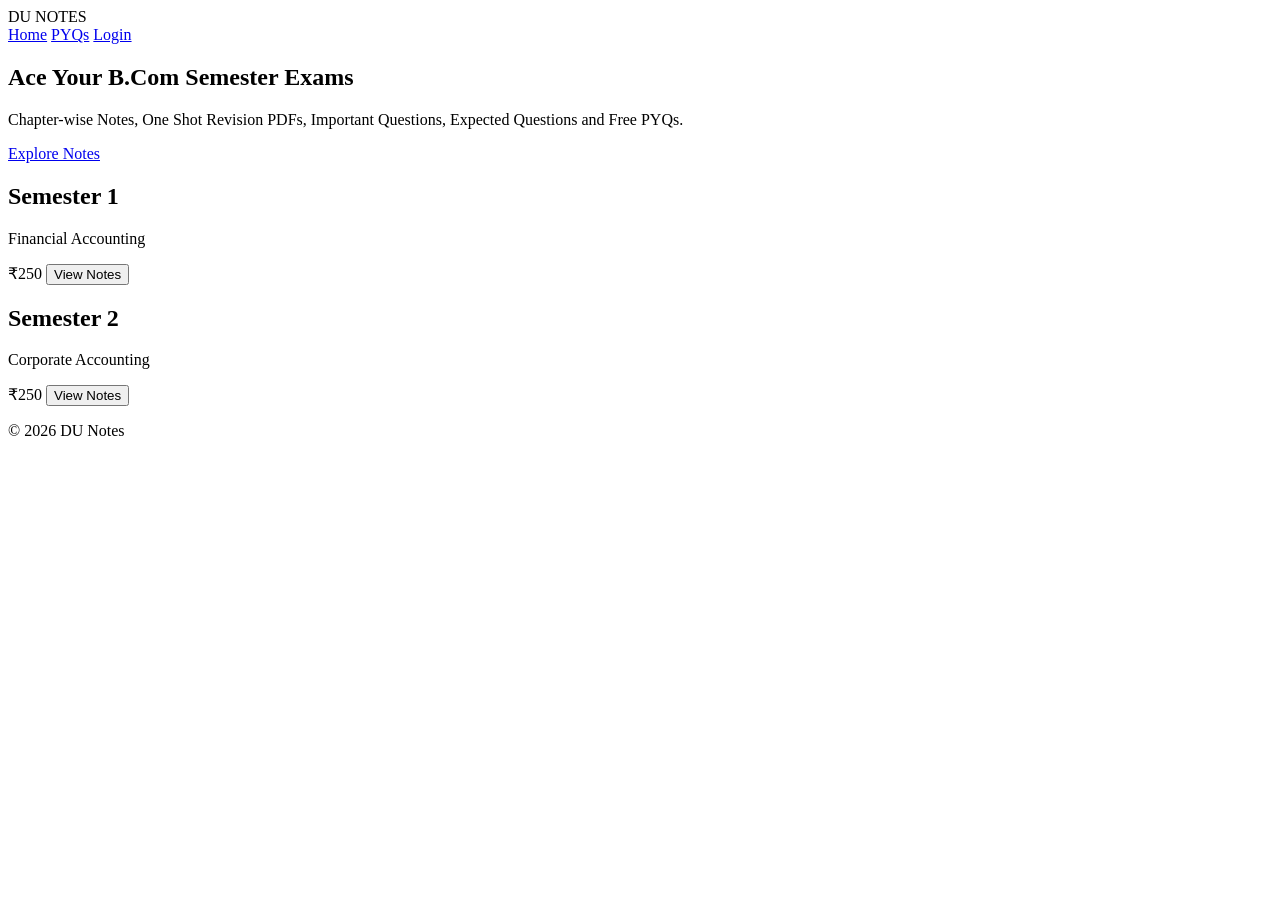
==== index.html @ 89482cf3 "Create index.html" ====
<!DOCTYPE html>
<html lang="en">
<head>
<meta charset="UTF-8">
<meta name="viewport" content="width=device-width, initial-scale=1.0">

<title>DU Notes</title>

<link rel="stylesheet" href="style.css">
</head>

<body>

<nav class="navbar">

<div class="logo">
DU NOTES
</div>

<div class="nav-links">
<a href="#">Home</a>
<a href="#">PYQs</a>
<a href="#">Login</a>
</div>

</nav>

<section class="hero">

<h1>
Ace Your B.Com Semester Exams
</h1>

<p>
Chapter-wise Notes,
One Shot Revision PDFs,
Important Questions,
Expected Questions and Free PYQs.
</p>

<a class="btn" href="#">
Explore Notes
</a>

</section>

<section class="semesters">

<div class="card">

<h2>Semester 1</h2>

<p>
Financial Accounting
</p>

<span>
₹250
</span>

<button>
View Notes
</button>

</div>

<div class="card">

<h2>Semester 2</h2>

<p>
Corporate Accounting
</p>

<span>
₹250
</span>

<button>
View Notes
</button>

</div>

</section>

<footer>

<p>
© 2026 DU Notes
</p>

</footer>

<script src="script.js"></script>

</body>
</html>
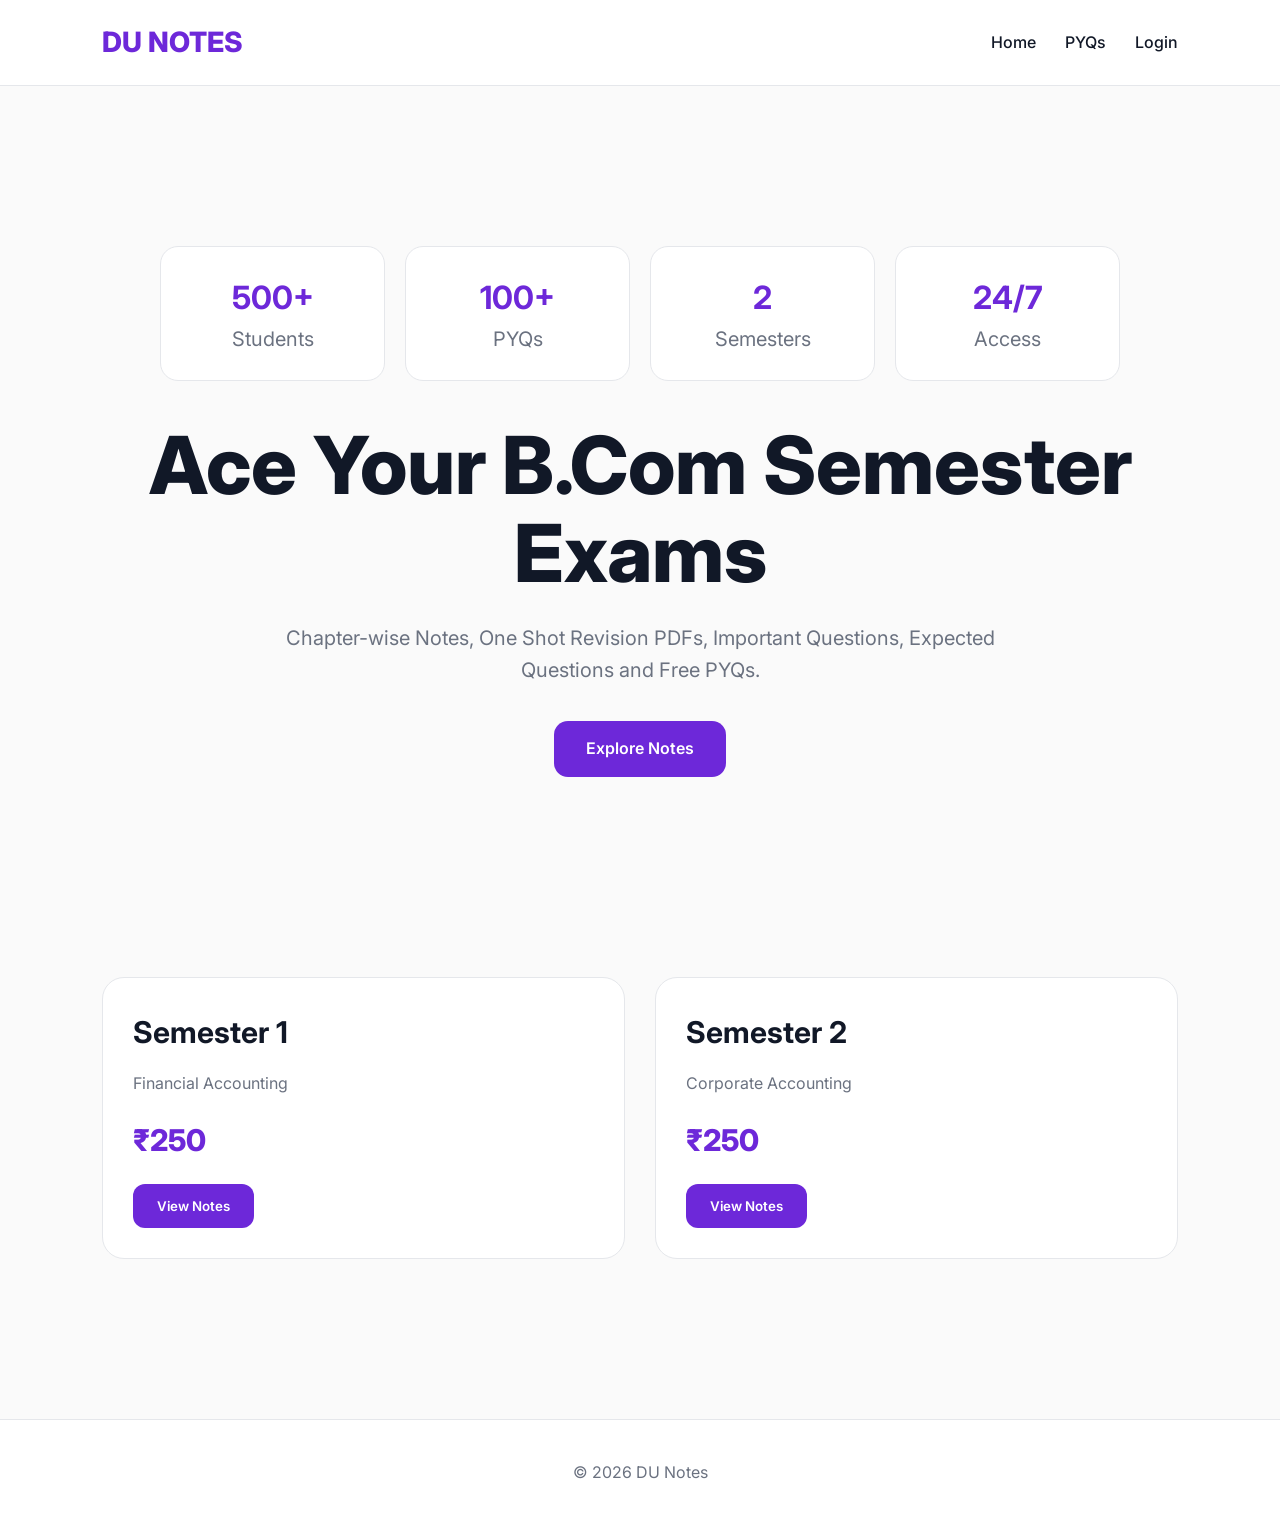
==== commit 7f13a4f3: "Update index.html" ====
--- a/index.html
+++ b/index.html
@@ -26,6 +26,30 @@
 </nav>
 
 <section class="hero">
+
+<section class="stats">
+
+<div class="stat">
+<h2>500+</h2>
+<p>Students</p>
+</div>
+
+<div class="stat">
+<h2>100+</h2>
+<p>PYQs</p>
+</div>
+
+<div class="stat">
+<h2>2</h2>
+<p>Semesters</p>
+</div>
+
+<div class="stat">
+<h2>24/7</h2>
+<p>Access</p>
+</div>
+
+</section>
 
 <h1>
 Ace Your B.Com Semester Exams
--- a/style.css
+++ b/style.css
@@ -0,0 +1,211 @@
+@import url('https://fonts.googleapis.com/css2?family=Inter:wght@300;400;500;600;700;800;900&display=swap');
+
+*{
+margin:0;
+padding:0;
+box-sizing:border-box;
+font-family:'Inter',sans-serif;
+}
+
+body{
+background:#fafafa;
+color:#111827;
+line-height:1.6;
+}
+
+.navbar{
+display:flex;
+justify-content:space-between;
+align-items:center;
+padding:20px 8%;
+background:white;
+border-bottom:1px solid #e5e7eb;
+position:sticky;
+top:0;
+z-index:100;
+}
+
+.logo{
+font-size:28px;
+font-weight:800;
+color:#6D28D9;
+}
+
+.nav-links a{
+text-decoration:none;
+margin-left:25px;
+font-weight:500;
+color:#111827;
+transition:.3s;
+}
+
+.nav-links a:hover{
+color:#6D28D9;
+}
+
+.hero{
+padding:120px 20px;
+text-align:center;
+max-width:1100px;
+margin:auto;
+}
+
+.hero h1{
+font-size:clamp(3rem,8vw,5rem);
+font-weight:800;
+line-height:1.1;
+margin-bottom:25px;
+}
+
+.hero p{
+font-size:20px;
+max-width:750px;
+margin:auto;
+color:#6b7280;
+}
+
+.btn{
+display:inline-block;
+margin-top:35px;
+padding:15px 32px;
+background:#6D28D9;
+color:white;
+text-decoration:none;
+border-radius:14px;
+font-weight:600;
+transition:.3s;
+}
+
+.btn:hover{
+transform:translateY(-3px);
+}
+
+.stats{
+display:grid;
+grid-template-columns:repeat(4,1fr);
+gap:20px;
+max-width:1000px;
+margin:auto;
+padding:40px 20px;
+}
+
+.stat{
+background:white;
+padding:25px;
+border-radius:18px;
+text-align:center;
+border:1px solid #e5e7eb;
+}
+
+.stat h2{
+font-size:32px;
+color:#6D28D9;
+}
+
+.stat p{
+color:#6b7280;
+}
+
+.semesters{
+display:grid;
+grid-template-columns:repeat(auto-fit,minmax(320px,1fr));
+gap:30px;
+padding:80px 8%;
+}
+
+.card{
+background:white;
+border:1px solid #e5e7eb;
+border-radius:22px;
+padding:30px;
+transition:.3s;
+}
+
+.card:hover{
+transform:translateY(-6px);
+box-shadow:0 20px 40px rgba(0,0,0,.06);
+}
+
+.card h2{
+font-size:30px;
+margin-bottom:15px;
+}
+
+.card p{
+margin-bottom:10px;
+color:#6b7280;
+}
+
+.card span{
+display:block;
+margin-top:20px;
+font-size:30px;
+font-weight:800;
+color:#6D28D9;
+}
+
+.card button{
+margin-top:20px;
+padding:14px 24px;
+border:none;
+background:#6D28D9;
+color:white;
+border-radius:12px;
+font-weight:600;
+cursor:pointer;
+}
+
+.features{
+padding:100px 8%;
+background:white;
+}
+
+.features h2{
+text-align:center;
+font-size:42px;
+margin-bottom:50px;
+}
+
+.feature-grid{
+display:grid;
+grid-template-columns:repeat(auto-fit,minmax(250px,1fr));
+gap:25px;
+}
+
+.feature{
+padding:30px;
+border:1px solid #e5e7eb;
+border-radius:18px;
+}
+
+.feature h3{
+margin-bottom:10px;
+}
+
+footer{
+margin-top:80px;
+padding:40px;
+text-align:center;
+background:white;
+border-top:1px solid #e5e7eb;
+color:#6b7280;
+}
+
+@media(max-width:768px){
+
+.navbar{
+padding:18px;
+}
+
+.hero{
+padding:80px 20px;
+}
+
+.stats{
+grid-template-columns:1fr 1fr;
+}
+
+.hero p{
+font-size:18px;
+}
+}
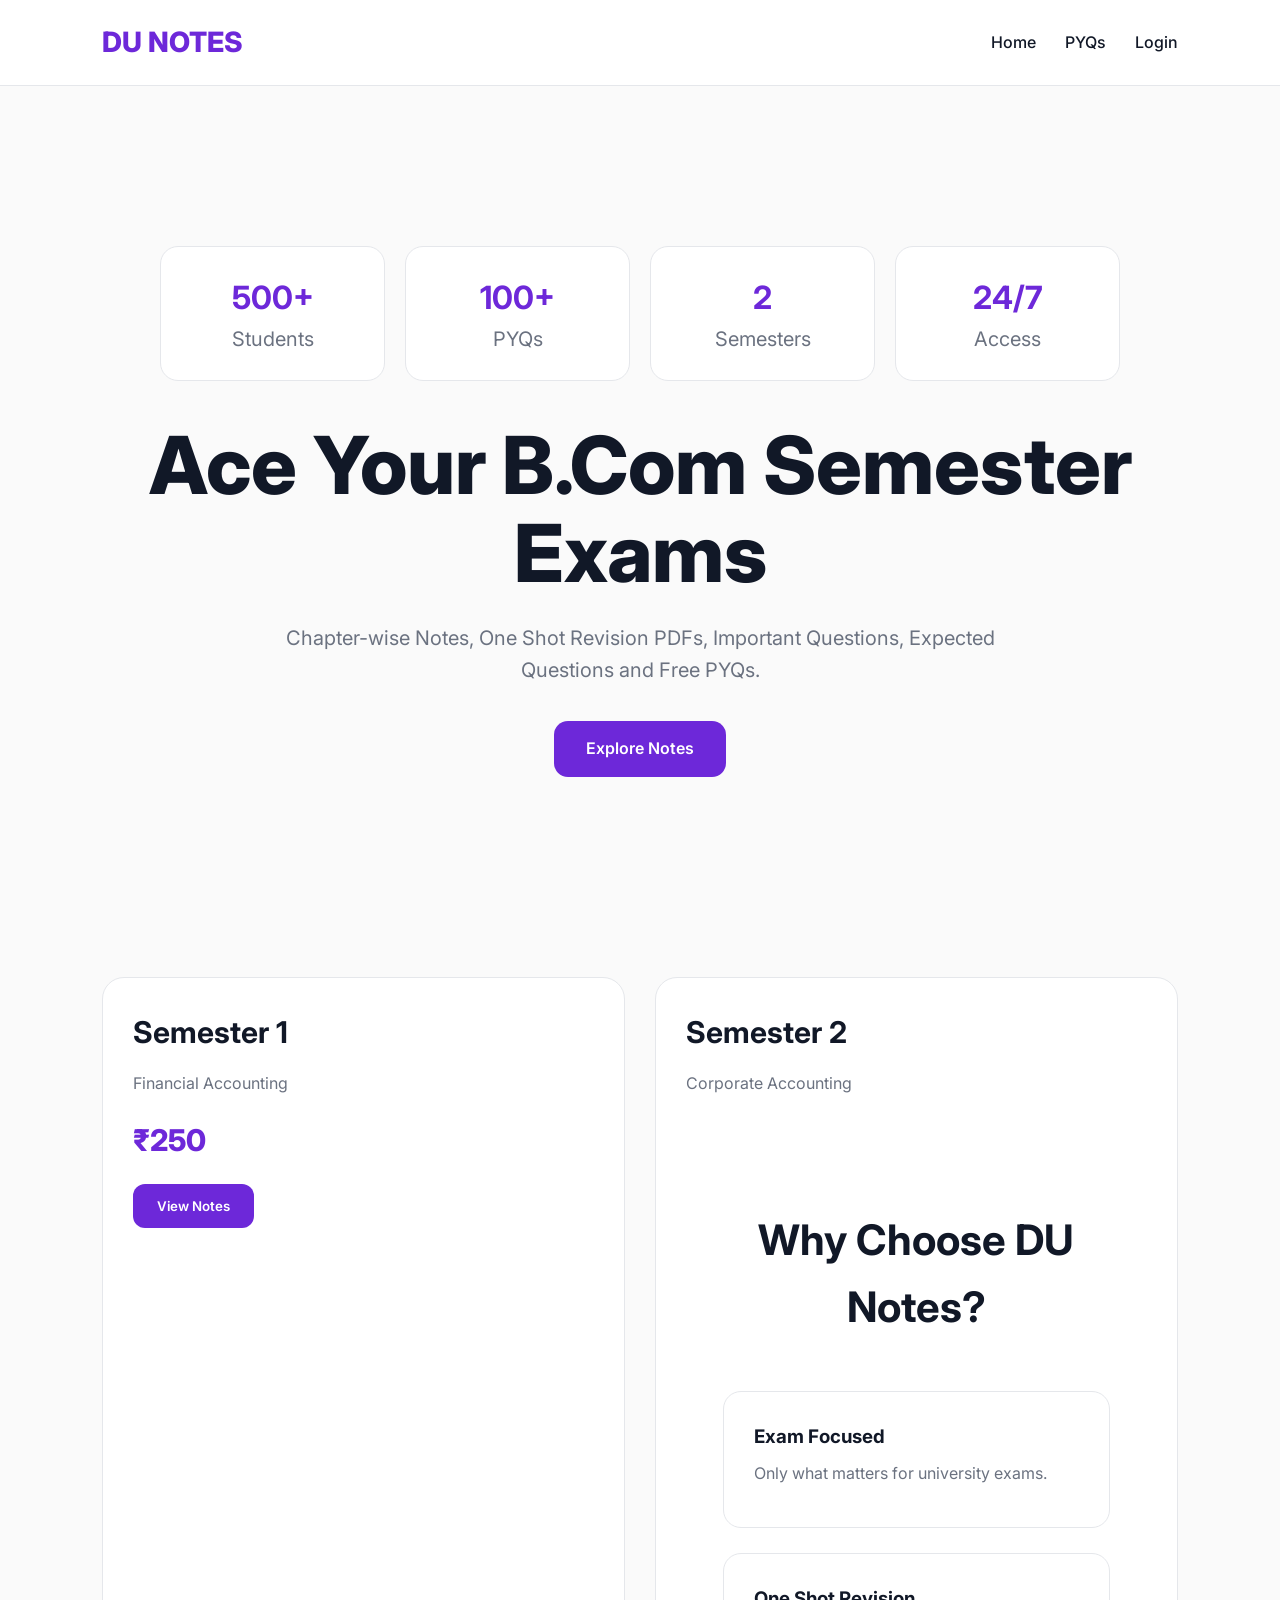
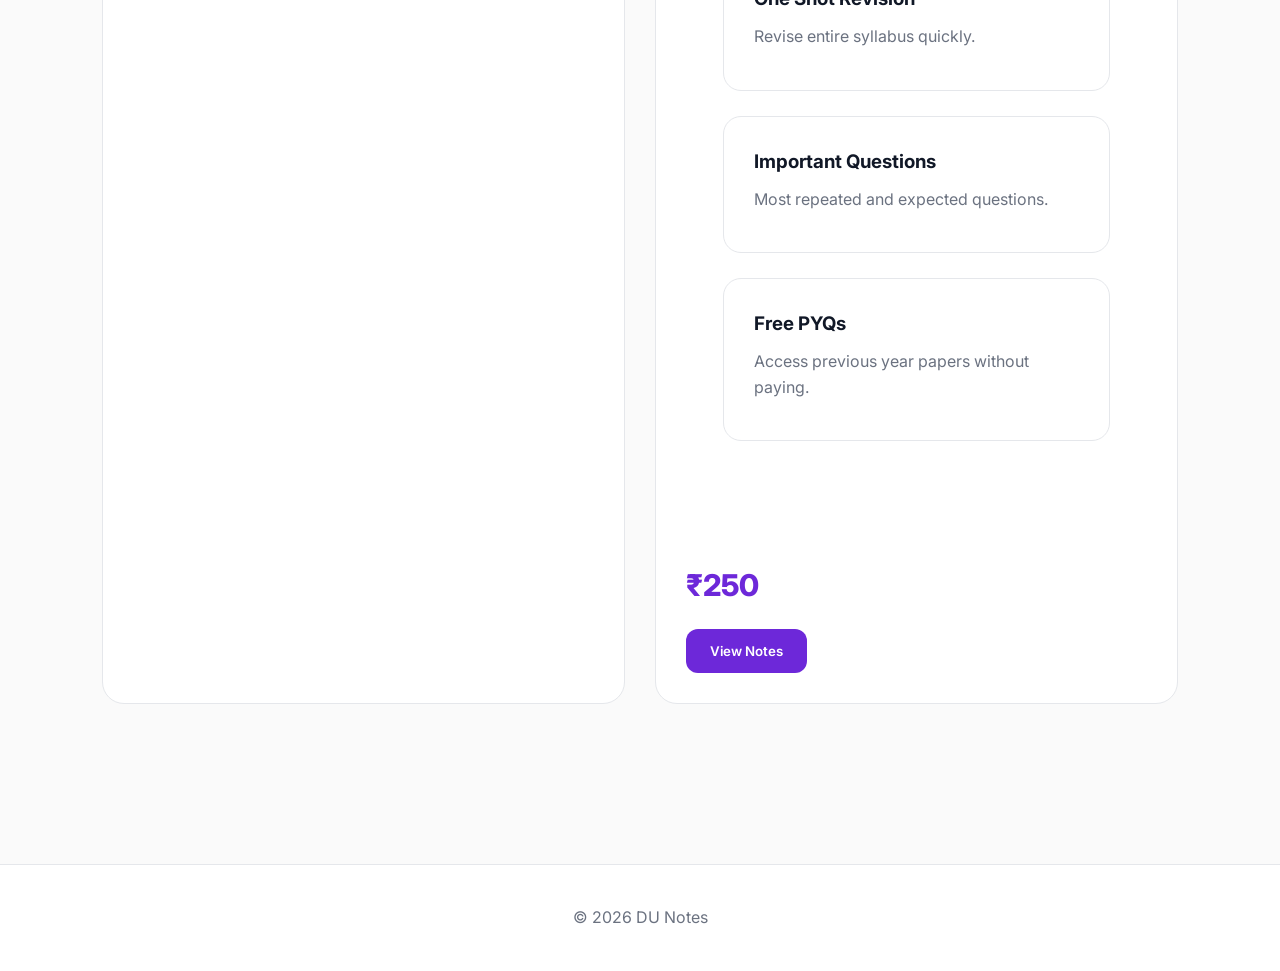
==== commit 56989266: "Update index.html" ====
--- a/index.html
+++ b/index.html
@@ -96,6 +96,36 @@
 Corporate Accounting
 </p>
 
+<section class="features">
+
+<h2>Why Choose DU Notes?</h2>
+
+<div class="feature-grid">
+
+<div class="feature">
+<h3>Exam Focused</h3>
+<p>Only what matters for university exams.</p>
+</div>
+
+<div class="feature">
+<h3>One Shot Revision</h3>
+<p>Revise entire syllabus quickly.</p>
+</div>
+
+<div class="feature">
+<h3>Important Questions</h3>
+<p>Most repeated and expected questions.</p>
+</div>
+
+<div class="feature">
+<h3>Free PYQs</h3>
+<p>Access previous year papers without paying.</p>
+</div>
+
+</div>
+
+</section>
+  
 <span>
 ₹250
 </span>
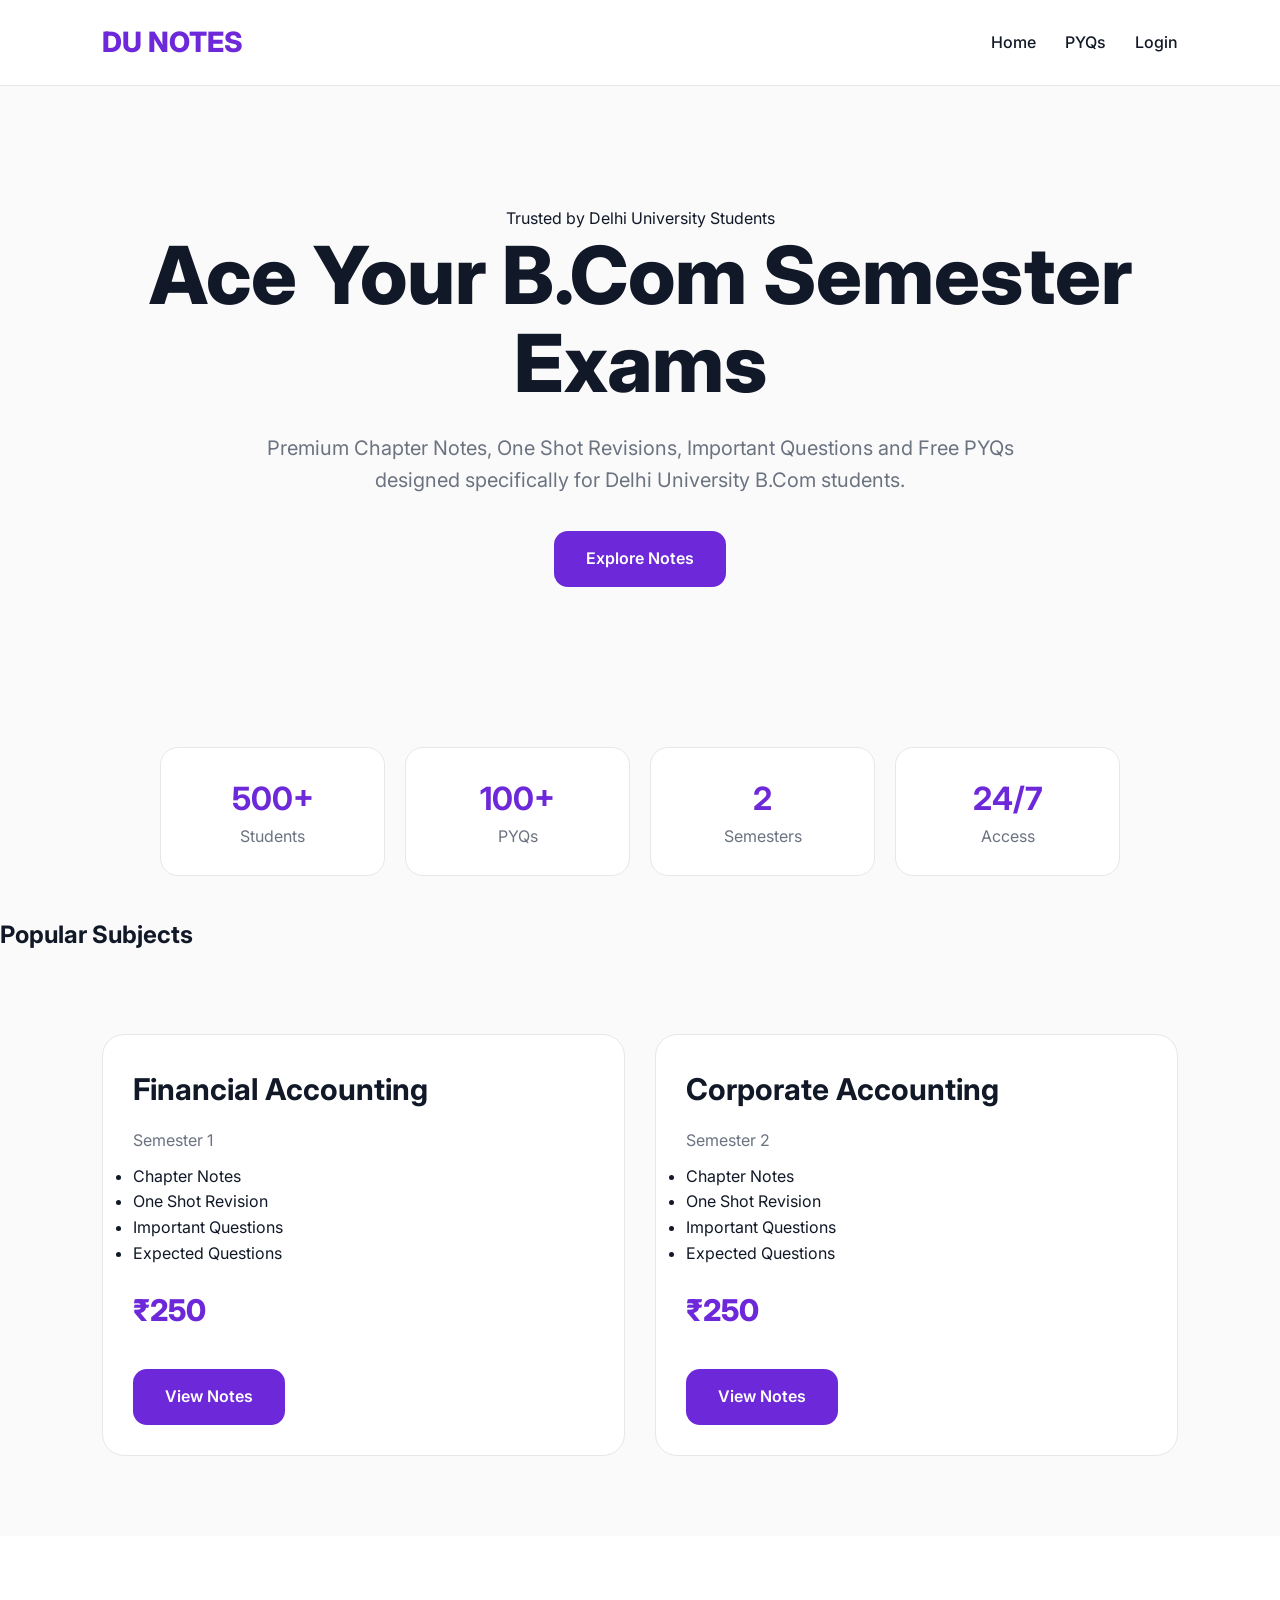
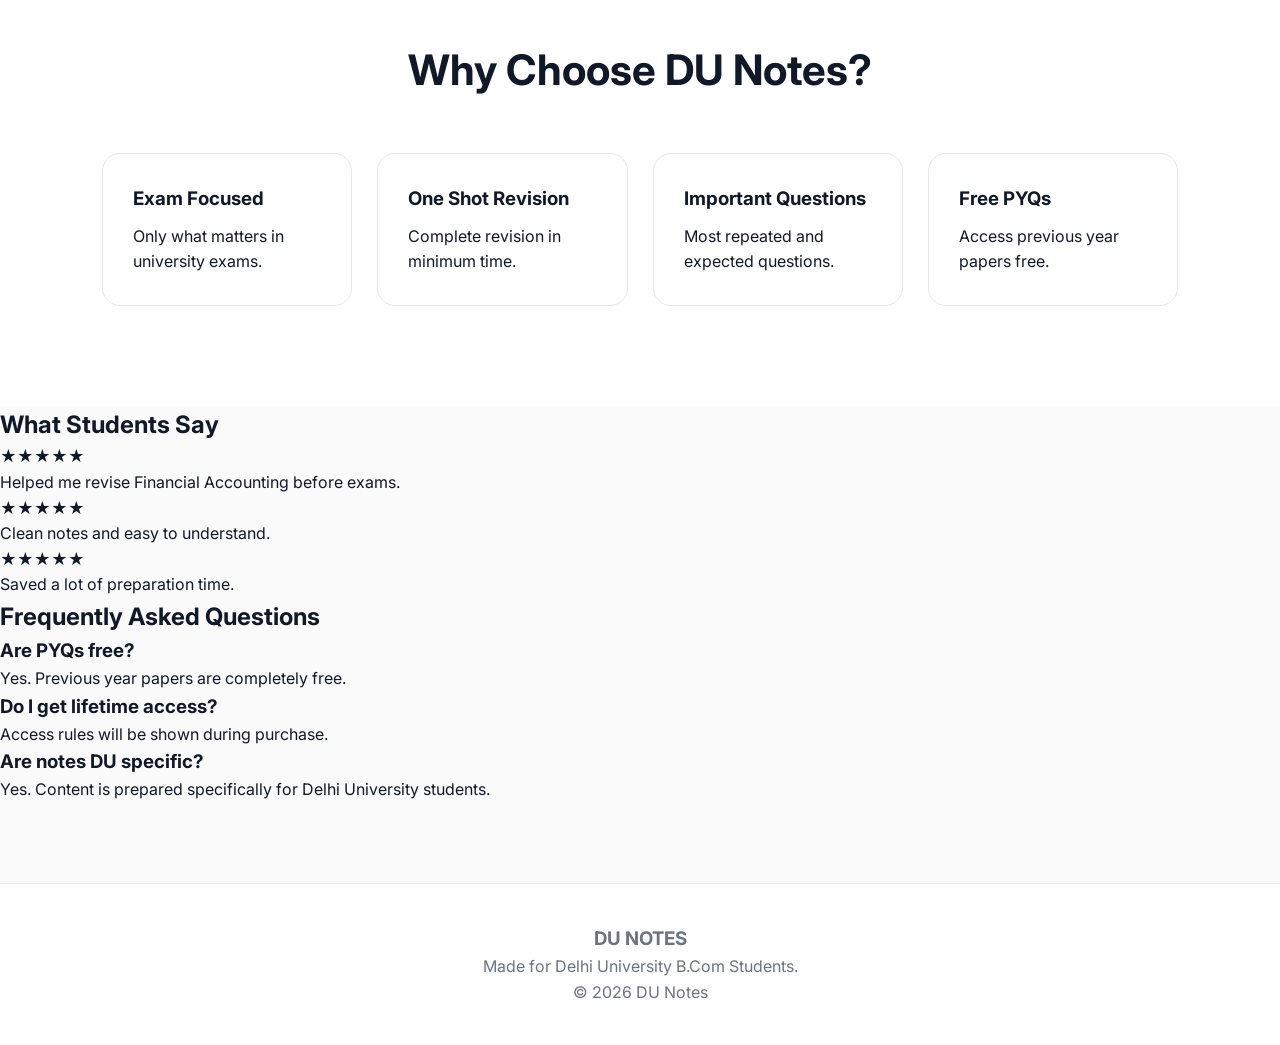
==== commit e23c6533: "Update index.html" ====
--- a/index.html
+++ b/index.html
@@ -4,11 +4,11 @@
 <meta charset="UTF-8">
 <meta name="viewport" content="width=device-width, initial-scale=1.0">
 
-<title>DU Notes</title>
+<title>DU Notes | Delhi University Notes</title>
 
 <link rel="stylesheet" href="style.css">
+
 </head>
-
 <body>
 
 <nav class="navbar">
@@ -18,98 +18,133 @@
 </div>
 
 <div class="nav-links">
-<a href="#">Home</a>
-<a href="#">PYQs</a>
-<a href="#">Login</a>
+<a href="index.html">Home</a>
+<a href="pyqs.html">PYQs</a>
+<a href="login.html">Login</a>
 </div>
 
 </nav>
 
 <section class="hero">
 
-<section class="stats">
-
-<div class="stat">
-<h2>500+</h2>
-<p>Students</p>
-</div>
-
-<div class="stat">
-<h2>100+</h2>
-<p>PYQs</p>
-</div>
-
-<div class="stat">
-<h2>2</h2>
-<p>Semesters</p>
-</div>
-
-<div class="stat">
-<h2>24/7</h2>
-<p>Access</p>
-</div>
-
-</section>
+<div class="badge">
+Trusted by Delhi University Students
+</div>
 
 <h1>
 Ace Your B.Com Semester Exams
 </h1>
 
 <p>
-Chapter-wise Notes,
-One Shot Revision PDFs,
-Important Questions,
-Expected Questions and Free PYQs.
-</p>
-
-<a class="btn" href="#">
+Premium Chapter Notes, One Shot Revisions,
+Important Questions and Free PYQs designed specifically
+for Delhi University B.Com students.
+</p>
+
+<a href="#subjects" class="btn">
 Explore Notes
 </a>
 
 </section>
 
-<section class="semesters">
+<section class="stats">
+
+<div class="stat">
+<h2>500+</h2>
+<p>Students</p>
+</div>
+
+<div class="stat">
+<h2>100+</h2>
+<p>PYQs</p>
+</div>
+
+<div class="stat">
+<h2>2</h2>
+<p>Semesters</p>
+</div>
+
+<div class="stat">
+<h2>24/7</h2>
+<p>Access</p>
+</div>
+
+</section>
+
+<section id="subjects" class="subjects-section">
+
+<h2>
+Popular Subjects
+</h2>
+
+<div class="semesters">
 
 <div class="card">
 
-<h2>Semester 1</h2>
-
-<p>
-Financial Accounting
-</p>
-
-<span>
-₹250
-</span>
-
-<button>
+<h2>Financial Accounting</h2>
+
+<p>
+Semester 1
+</p>
+
+<ul>
+<li>Chapter Notes</li>
+<li>One Shot Revision</li>
+<li>Important Questions</li>
+<li>Expected Questions</li>
+</ul>
+
+<span>₹250</span>
+
+<a href="financial-accounting.html" class="btn">
 View Notes
-</button>
+</a>
 
 </div>
 
 <div class="card">
 
-<h2>Semester 2</h2>
-
-<p>
-Corporate Accounting
-</p>
+<h2>Corporate Accounting</h2>
+
+<p>
+Semester 2
+</p>
+
+<ul>
+<li>Chapter Notes</li>
+<li>One Shot Revision</li>
+<li>Important Questions</li>
+<li>Expected Questions</li>
+</ul>
+
+<span>₹250</span>
+
+<a href="corporate-accounting.html" class="btn">
+View Notes
+</a>
+
+</div>
+
+</div>
+
+</section>
 
 <section class="features">
 
-<h2>Why Choose DU Notes?</h2>
+<h2>
+Why Choose DU Notes?
+</h2>
 
 <div class="feature-grid">
 
 <div class="feature">
 <h3>Exam Focused</h3>
-<p>Only what matters for university exams.</p>
+<p>Only what matters in university exams.</p>
 </div>
 
 <div class="feature">
 <h3>One Shot Revision</h3>
-<p>Revise entire syllabus quickly.</p>
+<p>Complete revision in minimum time.</p>
 </div>
 
 <div class="feature">
@@ -119,34 +154,80 @@
 
 <div class="feature">
 <h3>Free PYQs</h3>
-<p>Access previous year papers without paying.</p>
-</div>
-
-</div>
-
-</section>
-  
-<span>
-₹250
-</span>
-
-<button>
-View Notes
-</button>
-
+<p>Access previous year papers free.</p>
+</div>
+
+</div>
+
+</section>
+
+<section class="testimonials">
+
+<h2>
+What Students Say
+</h2>
+
+<div class="testimonial-grid">
+
+<div class="testimonial">
+★★★★★
+<p>
+Helped me revise Financial Accounting before exams.
+</p>
+</div>
+
+<div class="testimonial">
+★★★★★
+<p>
+Clean notes and easy to understand.
+</p>
+</div>
+
+<div class="testimonial">
+★★★★★
+<p>
+Saved a lot of preparation time.
+</p>
+</div>
+
+</div>
+
+</section>
+
+<section class="faq">
+
+<h2>Frequently Asked Questions</h2>
+
+<div class="faq-item">
+<h3>Are PYQs free?</h3>
+<p>Yes. Previous year papers are completely free.</p>
+</div>
+
+<div class="faq-item">
+<h3>Do I get lifetime access?</h3>
+<p>Access rules will be shown during purchase.</p>
+</div>
+
+<div class="faq-item">
+<h3>Are notes DU specific?</h3>
+<p>Yes. Content is prepared specifically for Delhi University students.</p>
 </div>
 
 </section>
 
 <footer>
 
+<h3>DU NOTES</h3>
+
+<p>
+Made for Delhi University B.Com Students.
+</p>
+
 <p>
 © 2026 DU Notes
 </p>
 
 </footer>
-
-<script src="script.js"></script>
 
 </body>
 </html>
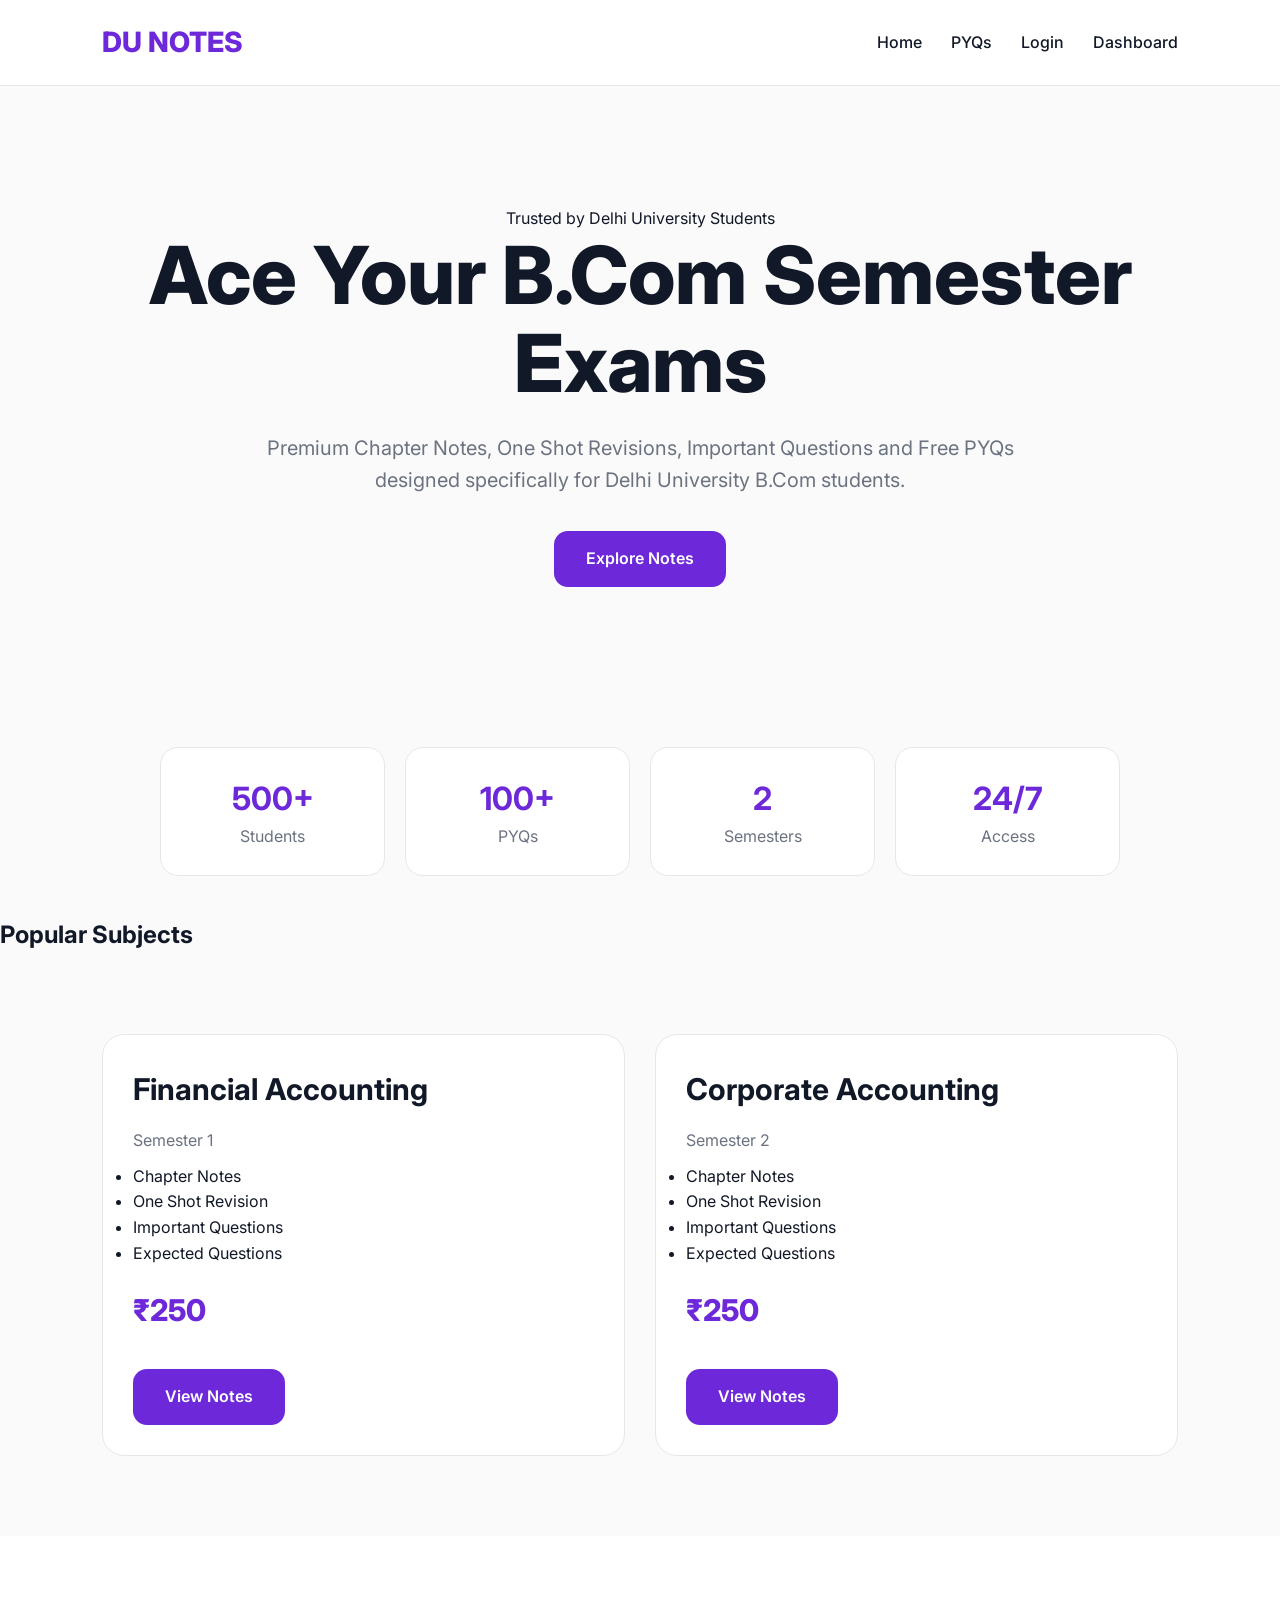
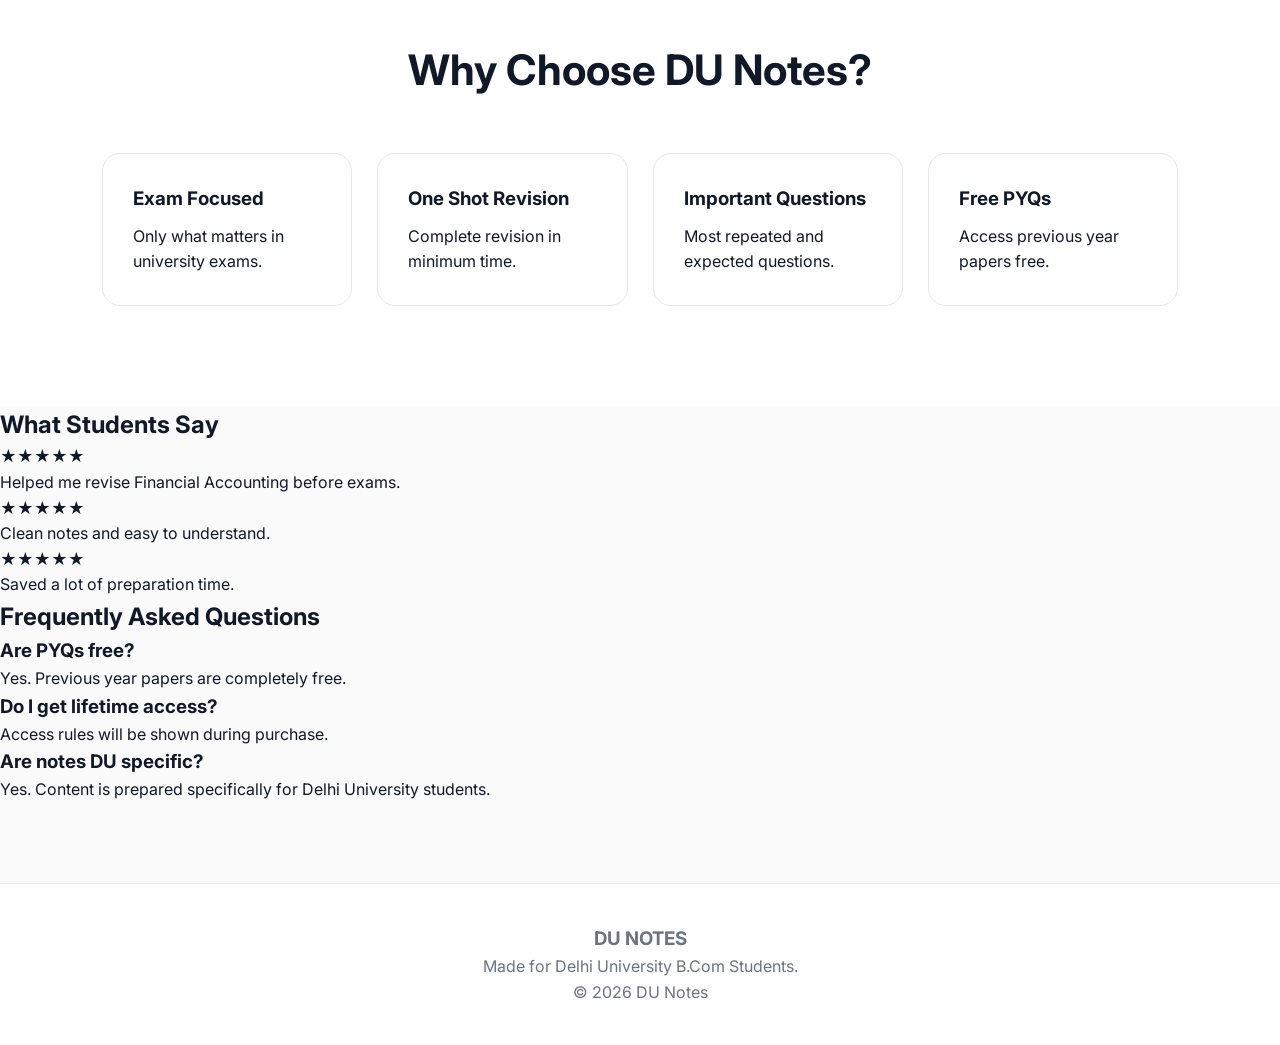
==== commit dd52cffa: "Update index.html" ====
--- a/index.html
+++ b/index.html
@@ -21,6 +21,7 @@
 <a href="index.html">Home</a>
 <a href="pyqs.html">PYQs</a>
 <a href="login.html">Login</a>
+<a href="dashboard.html">Dashboard</a>
 </div>
 
 </nav>
--- a/style.css
+++ b/style.css
@@ -208,4 +208,79 @@
 .hero p{
 font-size:18px;
 }
-}
+
+.badge{
+display:inline-block;
+padding:10px 18px;
+border-radius:999px;
+background:#ede9fe;
+color:#6D28D9;
+font-weight:600;
+margin-bottom:20px;
+}
+
+.subjects-section{
+padding:80px 8%;
+}
+
+.subjects-section h2{
+text-align:center;
+font-size:42px;
+margin-bottom:40px;
+}
+
+.card ul{
+margin-top:15px;
+margin-left:20px;
+color:#6b7280;
+}
+
+.card li{
+margin-bottom:8px;
+}
+
+.testimonials{
+padding:100px 8%;
+background:white;
+}
+
+.testimonials h2{
+text-align:center;
+margin-bottom:40px;
+font-size:42px;
+}
+
+.testimonial-grid{
+display:grid;
+grid-template-columns:repeat(auto-fit,minmax(250px,1fr));
+gap:25px;
+}
+
+.testimonial{
+background:#fafafa;
+padding:30px;
+border-radius:18px;
+border:1px solid #e5e7eb;
+}
+
+.faq{
+padding:100px 8%;
+}
+
+.faq h2{
+text-align:center;
+margin-bottom:40px;
+font-size:42px;
+}
+
+.faq-item{
+background:white;
+padding:25px;
+border-radius:16px;
+border:1px solid #e5e7eb;
+margin-bottom:20px;
+}
+
+footer h3{
+margin-bottom:10px;
+}
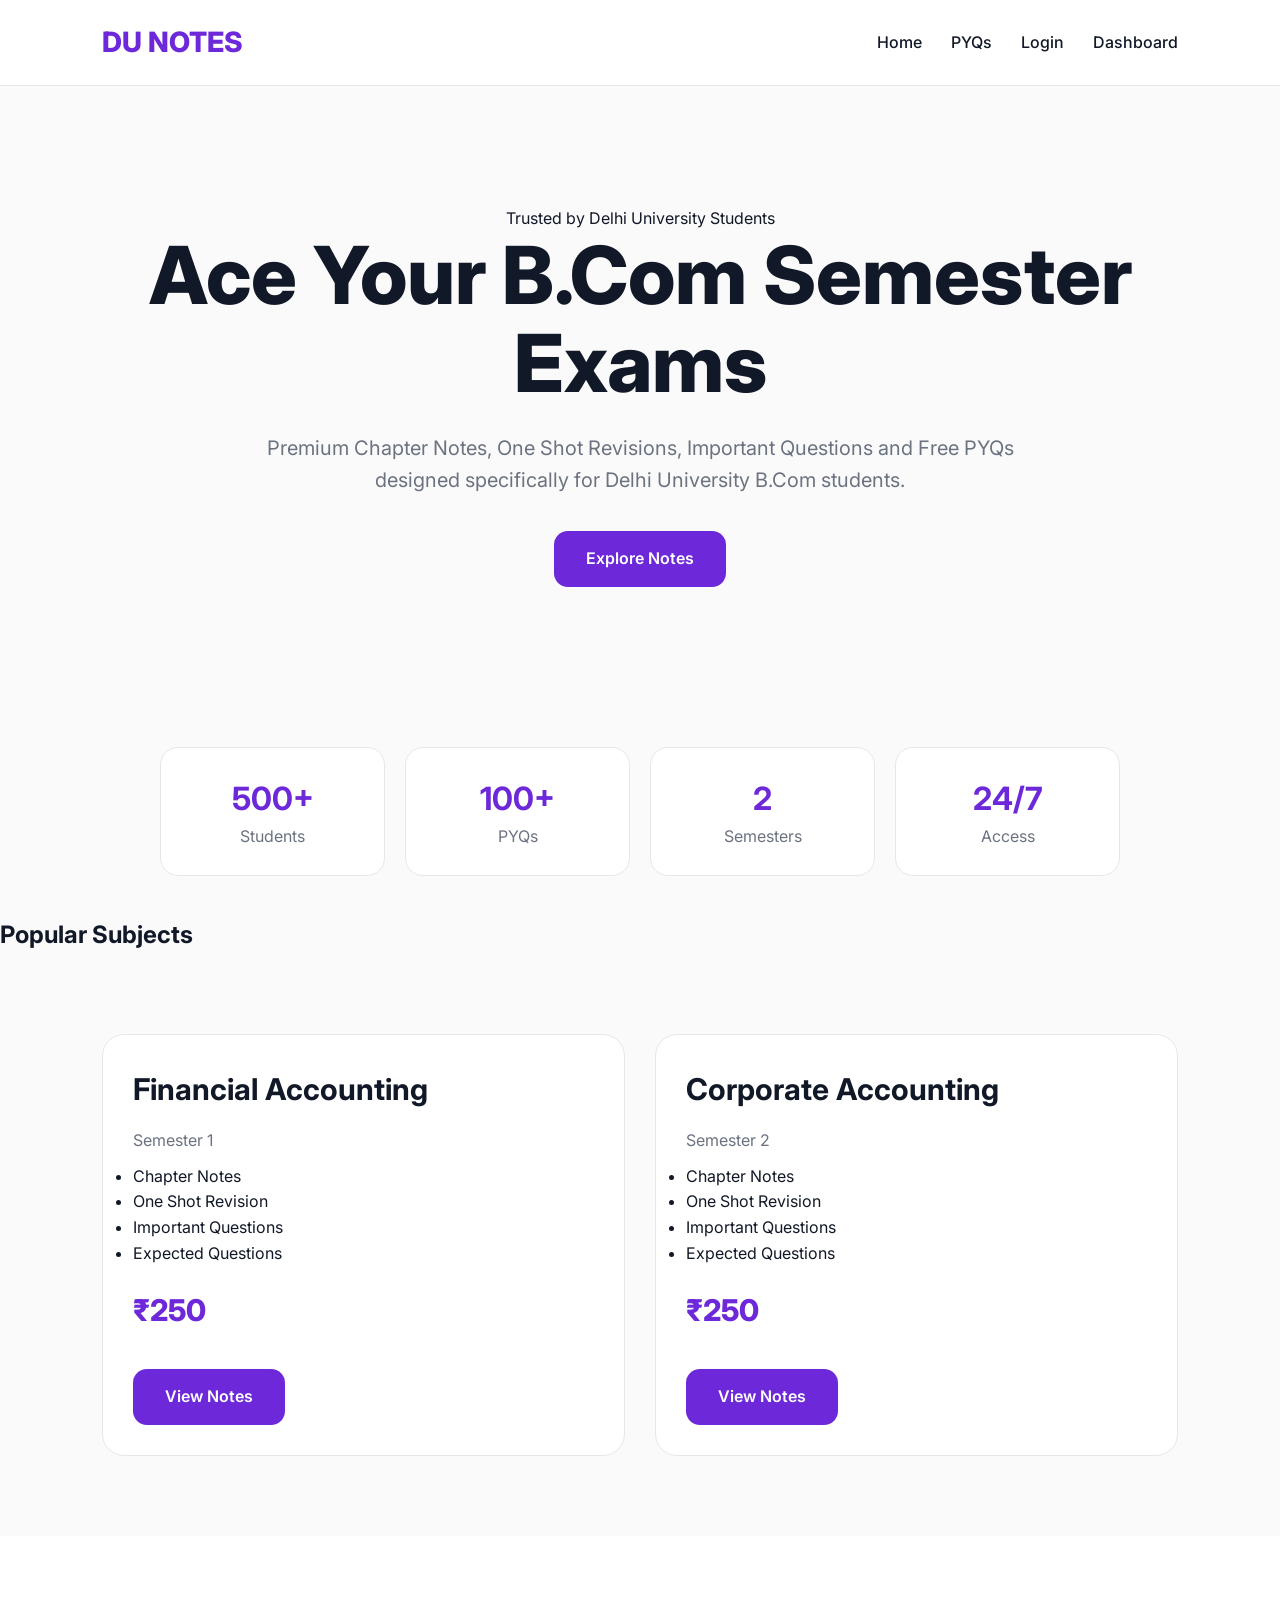
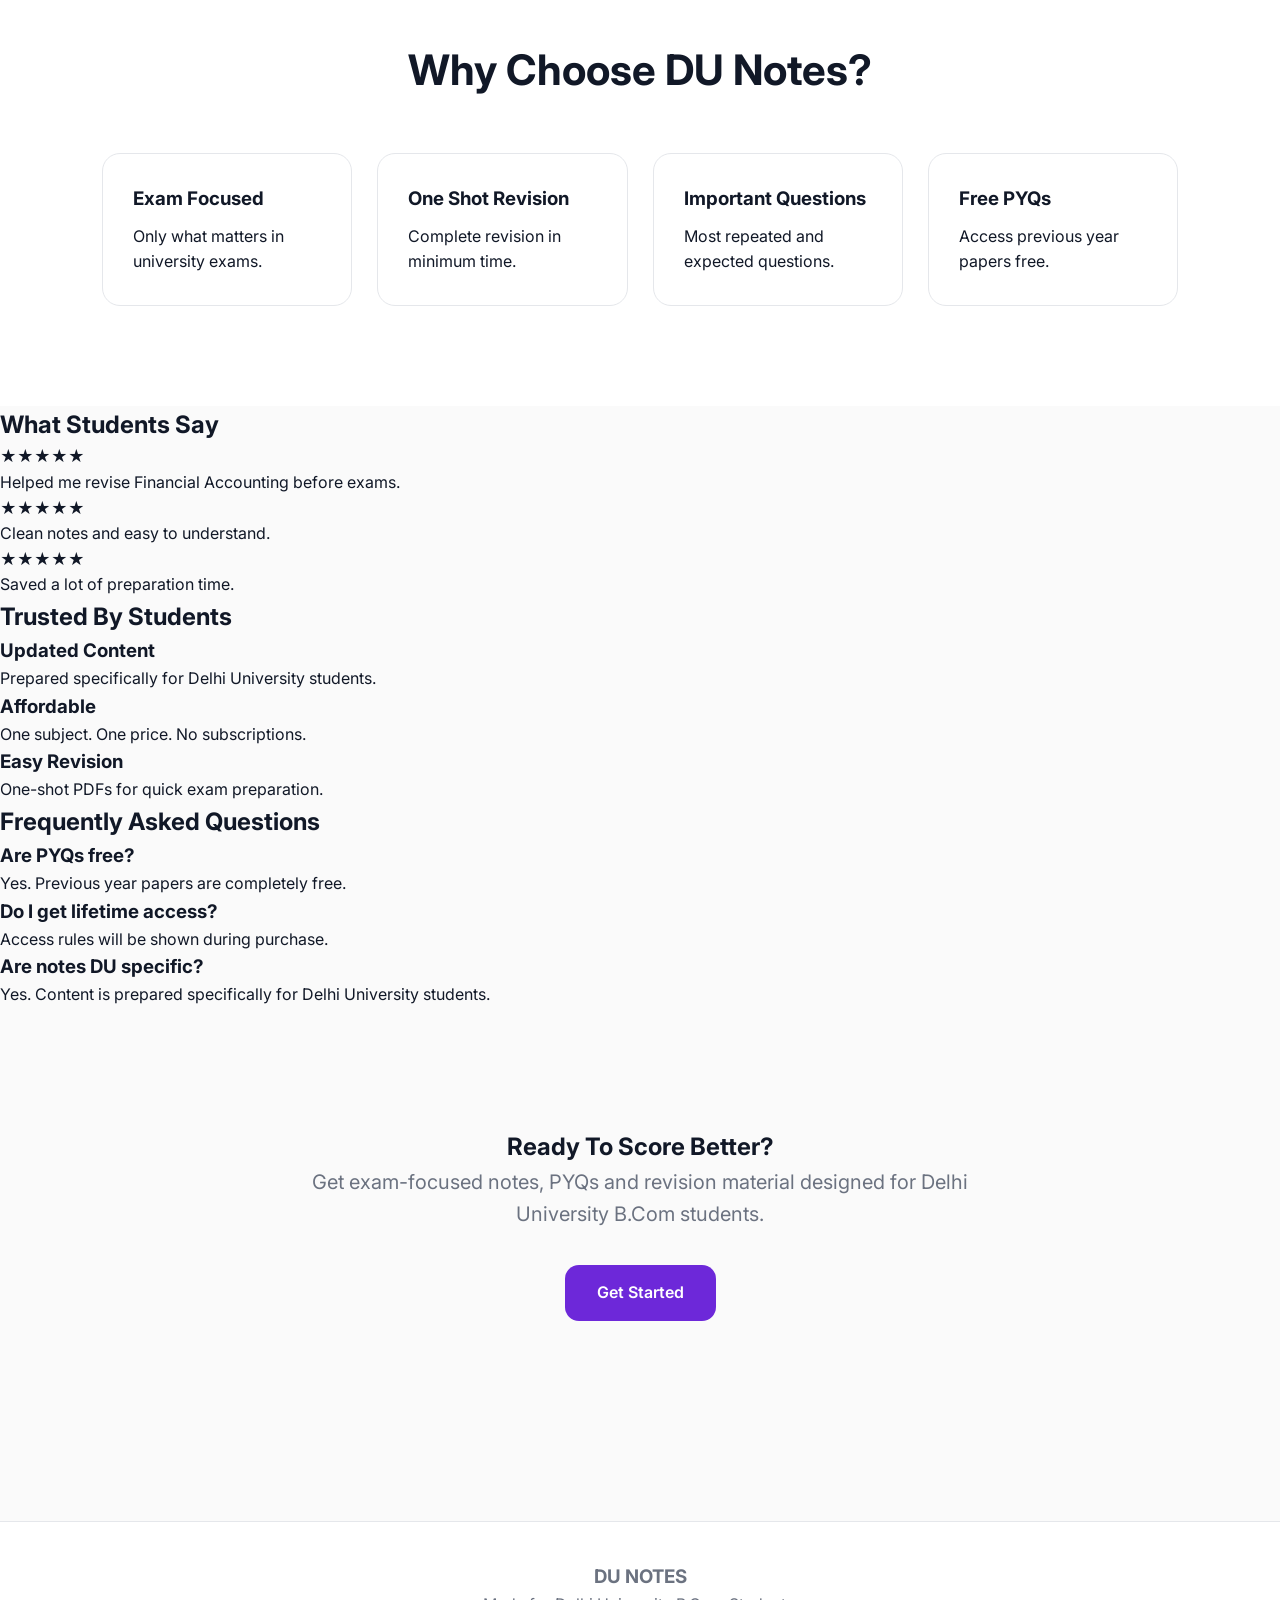
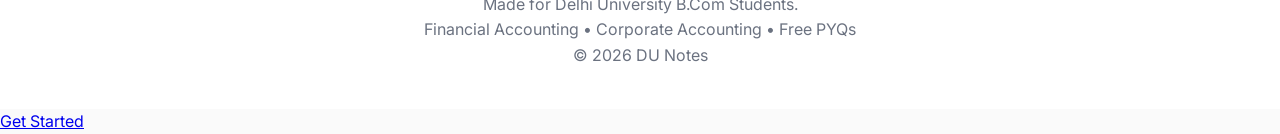
==== commit 4a3c8f89: "Update index.html" ====
--- a/index.html
+++ b/index.html
@@ -195,6 +195,39 @@
 
 </section>
 
+<section class="trust-section">
+
+<h2 class="trust-title">
+Trusted By Students
+</h2>
+
+<div class="trust-grid">
+
+<div class="trust-card">
+<h3>Updated Content</h3>
+<p>
+Prepared specifically for Delhi University students.
+</p>
+</div>
+
+<div class="trust-card">
+<h3>Affordable</h3>
+<p>
+One subject. One price. No subscriptions.
+</p>
+</div>
+
+<div class="trust-card">
+<h3>Easy Revision</h3>
+<p>
+One-shot PDFs for quick exam preparation.
+</p>
+</div>
+
+</div>
+
+</section>
+
 <section class="faq">
 
 <h2>Frequently Asked Questions</h2>
@@ -216,6 +249,22 @@
 
 </section>
 
+<section class="hero">
+
+<h2>
+Ready To Score Better?
+</h2>
+
+<p>
+Get exam-focused notes, PYQs and revision material designed for Delhi University B.Com students.
+</p>
+
+<a href="login.html" class="btn">
+Get Started
+</a>
+
+</section>
+
 <footer>
 
 <h3>DU NOTES</h3>
@@ -225,10 +274,18 @@
 </p>
 
 <p>
+Financial Accounting • Corporate Accounting • Free PYQs
+</p>
+
+<p>
 © 2026 DU Notes
 </p>
 
 </footer>
+
+<a href="login.html" class="floating-btn">
+Get Started
+</a>
 
 </body>
 </html>
